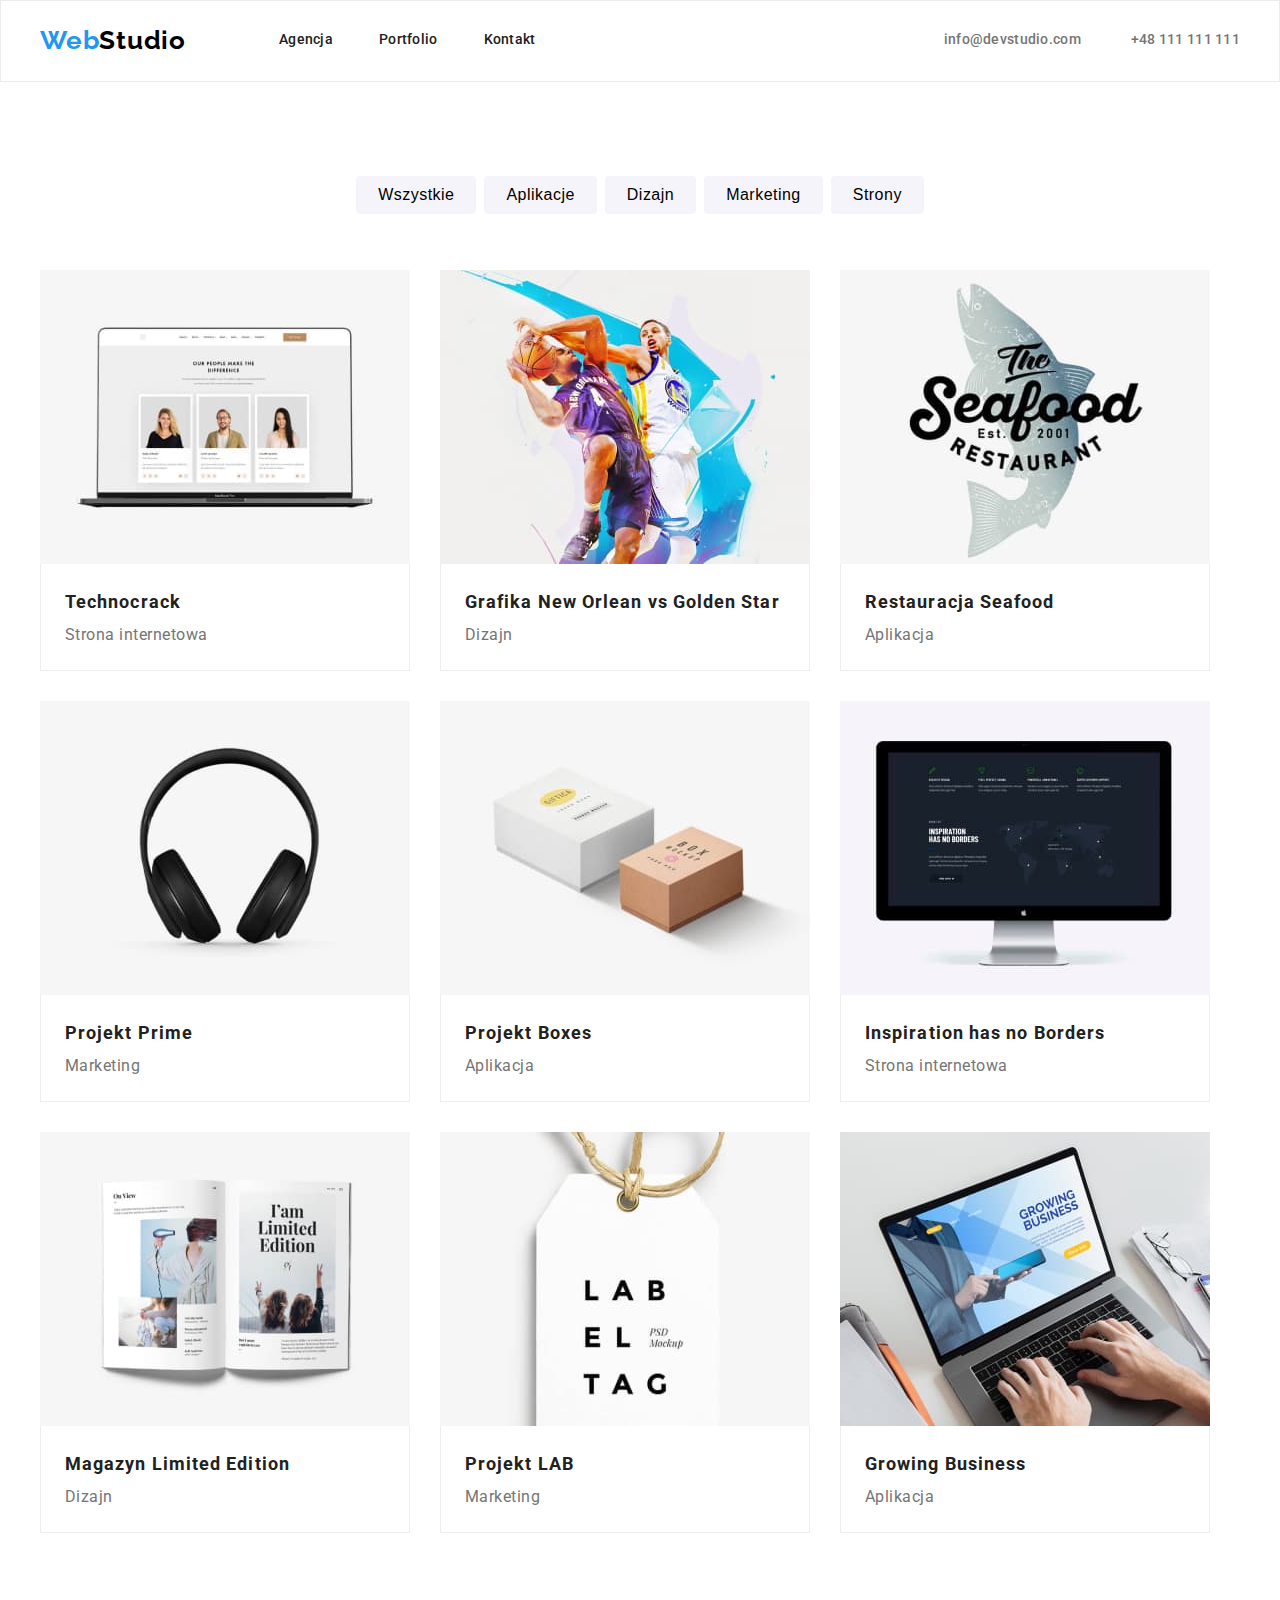
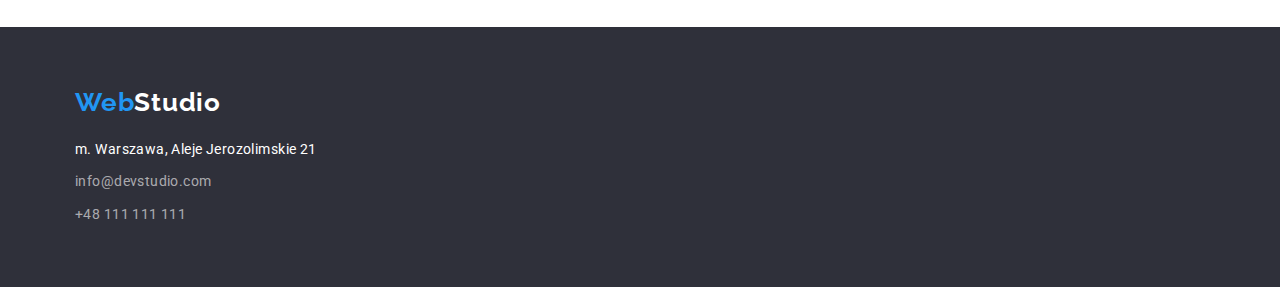
==== portfolio.html @ 01fbcdbc "first commit" ====
<!DOCTYPE html>
<html lang="en">
    <head>
        <meta charset="UTF-8" />
        <meta http-equiv="X-UA-Compatible" content="IE=edge" />
        <meta name="viewport" content="width=device-width, initial-scale=1.0" />
        <link rel="preconnect" href="https://fonts.googleapis.com" />
        <link rel="preconnect" href="https://fonts.gstatic.com" crossorigin />
        <link
            href="https://fonts.googleapis.com/css2?family=Raleway:wght@700&family=Roboto:wght@400;500;700;900&display=swap"
            rel="stylesheet"
        />
        <link
            rel="stylesheet"
            href="https://cdnjs.cloudflare.com/ajax/libs/modern-normalize/1.1.0/modern-normalize.min.css"
            integrity="sha512-wpPYUAdjBVSE4KJnH1VR1HeZfpl1ub8YT/NKx4PuQ5NmX2tKuGu6U/JRp5y+Y8XG2tV+wKQpNHVUX03MfMFn9Q=="
            crossorigin="anonymous"
            referrerpolicy="no-referrer"
        />
        <link rel="stylesheet" href="./css/styles.css" />
        <title>Document</title>
    </head>
    <body>
        <header class="header section">
            <div class="container header-wrapper">
                <nav class="header-nav-wrapper">
                    <a class="logo" href="./index.html"
                        >Web<span class="studio-black">Studio</span>
                    </a>
                    <ul class="navigation-list">
                        <li>
                            <a class="navigation-link" href="./index.html">
                                Agencja
                            </a>
                        </li>
                        <li>
                            <a class="navigation-link" href="./portfolio.html">
                                Portfolio
                            </a>
                        </li>
                        <li><a class="navigation-link" href="#">Kontakt</a></li>
                    </ul>
                </nav>
                <div class="contacts">
                    <a href="mailto:info@devstudio.com">info@devstudio.com</a>
                    <a href="tel:+48111111111">+48 111 111 111</a>
                </div>
            </div>
        </header>
        <main class="section">
            <section >
                <div class="container">
                    <ul class="button-list">
                        <li>
                            <button class="portfolio-button" type="button">
                                Wszystkie
                            </button>
                        </li>
                        <li>
                            <button class="portfolio-button" type="button">
                                Aplikacje
                            </button>
                        </li>
                        <li>
                            <button class="portfolio-button" type="button">
                                Dizajn
                            </button>
                        </li>
                        <li>
                            <button class="portfolio-button" type="button">
                                Marketing
                            </button>
                        </li>
                        <li>
                            <button class="portfolio-button" type="button">
                                Strony
                            </button>
                        </li>
                    </ul>
                </div>
            </section>
            <section>
                <div class="container">
                    <ul class="text-list portfolio-text-list">
                        <li class="border-title-article">
                            <img
                                src="./images/portfolio/img1.jpg"
                                alt="laptop"
                                width="370px"
                                height="294"
                            />
                            <div class="portfolio-subtitles">
                                <h3 class="portfolio-title-img">Technocrack</h3>
                                <p class="portfolio-article">
                                    Strona internetowa
                                </p>
                            </div>
                        </li>
                        <li class="border-title-article">
                            <img
                                src="./images/portfolio/img2.jpg"
                                alt="zawodnicy grają w kosza"
                                width="370px"
                                height="294"
                            />
                            <div class="portfolio-subtitles">
                                <h3 class="portfolio-title-img">
                                    Grafika New Orlean vs Golden Star
                                </h3>
                                <p class="portfolio-article">Dizajn</p>
                            </div>
                        </li>
                        <li class="border-title-article">
                            <img
                                src="./images/portfolio/img 3.jpg"
                                alt="logo restauracji"
                                width="370px"
                                height="294"
                            />
                            <div class="portfolio-subtitles">
                                <h3 class="portfolio-title-img">
                                    Restauracja Seafood
                                </h3>
                                <p class="portfolio-article">Aplikacja</p>
                            </div>
                        </li>
                        <li class="border-title-article">
                            <img
                                src="./images/portfolio/img 4.jpg"
                                alt="słuchawki"
                                width="370px"
                                height="294"
                            />
                            <div class="portfolio-subtitles">
                                <h3 class="portfolio-title-img">
                                    Projekt Prime
                                </h3>
                                <p class="portfolio-article">Marketing</p>
                            </div>
                        </li>
                        <li class="border-title-article">
                            <img
                                src="./images/portfolio/img 5.jpg"
                                alt="paczki"
                                width="370px"
                                height="294"
                            />
                            <div class="portfolio-subtitles">
                                <h3 class="portfolio-title-img">
                                    Projekt Boxes
                                </h3>
                                <p class="portfolio-article">Aplikacja</p>
                            </div>
                        </li>
                        <li class="border-title-article">
                            <img
                                src="./images/portfolio/img 6.jpg"
                                alt="monitor"
                                width="370px"
                                height="294"
                            />
                            <div class="portfolio-subtitles">
                                <h3 class="portfolio-title-img">
                                    Inspiration has no Borders
                                </h3>
                                <p class="portfolio-article">
                                    Strona internetowa
                                </p>
                            </div>
                        </li>
                        <li class="border-title-article">
                            <img
                                src="./images/portfolio/img 7.jpg"
                                alt="magazyn-gazeta"
                                width="370px"
                                height="294"
                            />
                            <div class="portfolio-subtitles">
                                <h3 class="portfolio-title-img">
                                    Magazyn Limited Edition
                                </h3>
                                <p class="portfolio-article">Dizajn</p>
                            </div>
                        </li>
                        <li class="border-title-article">
                            <img
                                src="./images/portfolio/img 8.jpg"
                                alt="kartonowy wisiorek"
                                width="370px"
                                height="294"
                            />
                            <div class="portfolio-subtitles">
                                <h3 class="portfolio-title-img">Projekt LAB</h3>
                                <p class="portfolio-article">Marketing</p>
                            </div>
                        </li>
                        <li class="border-title-article">
                            <img
                                src="./images/portfolio/img 9.jpg"
                                alt="pisze na laptopie"
                                width="370px"
                                height="294"
                            />
                            <div class="portfolio-subtitles">
                                <h3 class="portfolio-title-img">Growing Business</h3>
                                <p class="portfolio-article">Aplikacja</p>
                            </div> 
                
            </section>             
        </main>
                <footer class="footer section">
                    <div class="container">
                    <a class="logo" href="./index.html"
                >Web<span class="studio-white">Studio</span></a
                    >
                <adress class="adress-wrapper">
                    <a
                        class="adress-link"
                        href="https://goo.gl/maps/D6jn3cTC61MHrD3q7"
                        target="_blank"
                        >m. Warszawa, Aleje Jerozolimskie 21</a
                    >
                    <a class="mail-tel-footer" href="mailto:info@devstudio.com"
                        >info@devstudio.com</a
                    >
                    <a class="mail-tel-footer" href="tel:+48111111111"
                        >+48 111 111 111</a
                    >
                </adress>
        </div>
        </footer>
                
                        
    </body>
</html>

<!--  -->
---- css/styles.css ----
:root {
    --brand-color-blue-button-hover: #2196f3;
    --brand-color-grey-text: #757575;
    --brand-color-background-footer: #2f303a;
    --brand-color-contact-footer: #ffffff99;
    --brand-color-white: #ffffff;
    --brand-color-black: #000000;
    --brand-color-leading: #212121;
}

body {
    font-family: 'Roboto', sans-serif;
    color: #212121;
}

*,
*::before,
*::after {
    margin: 0;
    padding: 0;
}

.container {
    width: 1200px;
    margin: 0 auto;
    padding: 0 15px;
}

.section {
    padding: 94px 0;
}

.header {
    padding: 24px 0px 25px;
    border: solid 1px #ececec;
}

.header-wrapper {
    display: flex;
    align-items: center;
}

.header-nav-wrapper {
    display: flex;
    align-items: center;
    flex-grow: 1;
}

.logo {
    font-family: 'Raleway';
    font-weight: 700;
    font-size: 26px;
    line-height: 1.19;
    text-decoration: none;
    letter-spacing: 0.03em;
    color: var(--brand-color-blue-button-hover);
}

.logo:is(:hover, :focus) {
    color: var(--brand-color-blue-button-hover);
}

.studio-black {
    color: var(--brand-color-black);
}

.navigation-list {
    display: flex;
    padding-left: 93px;
    list-style-type: none;
    gap: 46px;
}

.navigation-link {
    font-weight: 500;
    font-size: 14px;
    line-height: 1.14;
    letter-spacing: 0.02em;
    color: var(--brand-color-leading);
    text-decoration: none;
    display: flex;
}

.navigation-link:is(:hover, :focus) {
    color: var(--brand-color-blue-button-hover);
}

.contacts {
    display: flex;
    gap: 50px;
    padding-left: 371px;
}

.contacts > a {
    font-weight: 500;
    font-size: 14px;
    line-height: 1.14;
    letter-spacing: 0.02em;
    text-decoration: none;
    color: var(--brand-color-grey-text);
}

.contacts > a:is(:hover, :focus) {
    color: var(--brand-color-blue-button-hover);
}

.headline {
    background-color: var(--brand-color-background-footer);
    padding: 200px 0px;
}

.headline > .container {
    text-align: center;
}

.headline-text {
    font-weight: 900;
    font-size: 44px;
    line-height: 1.36;
    text-align: center;
    letter-spacing: 0.06em;
    color: var(--brand-color-white);
    margin-bottom: 30px;
    padding: 0 252px;
}

.headline-button {
    background: var(--brand-color-blue-button-hover);
    font-weight: 700;
    font-size: 16px;
    line-height: 1.87;
    color: var(--brand-color-white);
    cursor: pointer;
    display: flex;
    margin-left: 499px;
    padding: 10px 41px 10px 42px;
    border-radius: 4px;
    border: none;
}

.text-list {
    list-style-type: none;
    display: flex;

    gap: 30px;
}

.text {
    font-weight: 700;
    font-size: 14px;
    line-height: 1.14;
    letter-spacing: 0.03em;
}

.text-wrapper {
    font-size: 14px;
    line-height: 1.71;
    letter-spacing: 0.03em;
    color: var(--brand-color-grey-text);
    margin-top: 10px;
}

.team-background {
    background-color: #f5f4fa;
}

.jobs {
    margin-top: -94px;
}

.headline-img {
    font-weight: 700;
    font-size: 36px;
    line-height: 1.16;
    text-align: center;
    letter-spacing: 0.03em;
    padding-bottom: 50px;
}

.team-border {
    border-radius: 0px 0px 4px 4px;
    box-shadow: 0px 1px 3px rgba(0, 0, 0, 0.12), 0px 1px 1px rgba(0, 0, 0, 0.14),
        0px 2px 1px rgba(0, 0, 0, 0.2);
}
.team-list {
    list-style-type: none;
    display: flex;
    gap: 30px;
}

.img-title {
    padding-top: 30px;
    padding-bottom: 30px;
    background-color: var(--brand-color-white);
}

.img-title > p {
    padding-top: 10px;
}

.about-us-img {
    width: 370px;
    height: 294px;
    padding: 0;
}
.john-img-title {
    font-size: 16px;
    line-height: 1.16;
    text-align: center;
    letter-spacing: 0.03em;
}

.article-img {
    font-size: 16px;
    line-height: 1.18;
    text-align: center;
    letter-spacing: 0.03em;
    color: var(--brand-color-grey-text);
}

.footer {
    background: var(--brand-color-background-footer);
    padding: 60px;
}

.studio-white {
    color: var(--brand-color-white);
}

.adress-wrapper {
    display: flex;
    flex-direction: column;
    gap: 9px;
}

.adress-link {
    font-size: 14px;
    line-height: 1.71;
    letter-spacing: 0.03em;
    text-decoration: none;
    color: var(--brand-color-white);
    padding-top: 20px;
    width: fit-content;
}

.adress-link:is(:hover, :focus) {
    color: var(--brand-color-blue-button-hover);
}

.mail-tel-footer {
    font-size: 14px;
    line-height: 1.71;
    letter-spacing: 0.03em;
    color: var(--brand-color-contact-footer);
    text-decoration: none;
    width: fit-content;
}

.mail-tel-footer:is(:hover, :focus) {
    color: var(--brand-color-blue-button-hover);
}

.button-list {
    list-style-type: none;
    display: flex;
    justify-content: center;
    gap: 8px;
    margin-bottom: 56px;
}

.portfolio-button {
    font-weight: 500;
    font-size: 16px;
    line-height: 1.62;
    text-align: center;
    letter-spacing: 0.03em;
    cursor: pointer;
    padding: 6px 22px 6px 22px;
    border: none;
    border-radius: 4px;
    background-color: #f5f4fa;
}

.portfolio-button:hover,
.portfolio-button:focus {
    background-color: var(--brand-color-blue-button-hover);
    color: var(--brand-color-white);
}

.portfolio-text-list {
    display: flex;
    flex-wrap: wrap;
    gap: 30px;
}

.portfolio-title-img {
    font-weight: 700;
    font-size: 18px;
    line-height: 2;
    letter-spacing: 0.06em;
}

.portfolio-article {
    font-size: 16px;
    line-height: 1.87;
    letter-spacing: 0.03em;
    color: var(--brand-color-grey-text);
}

.portfolio-subtitles {
    border: 1px solid#EEEEEE;
    border-top: none;
    padding: 20px 24px;
}

img {
    vertical-align: middle;
}
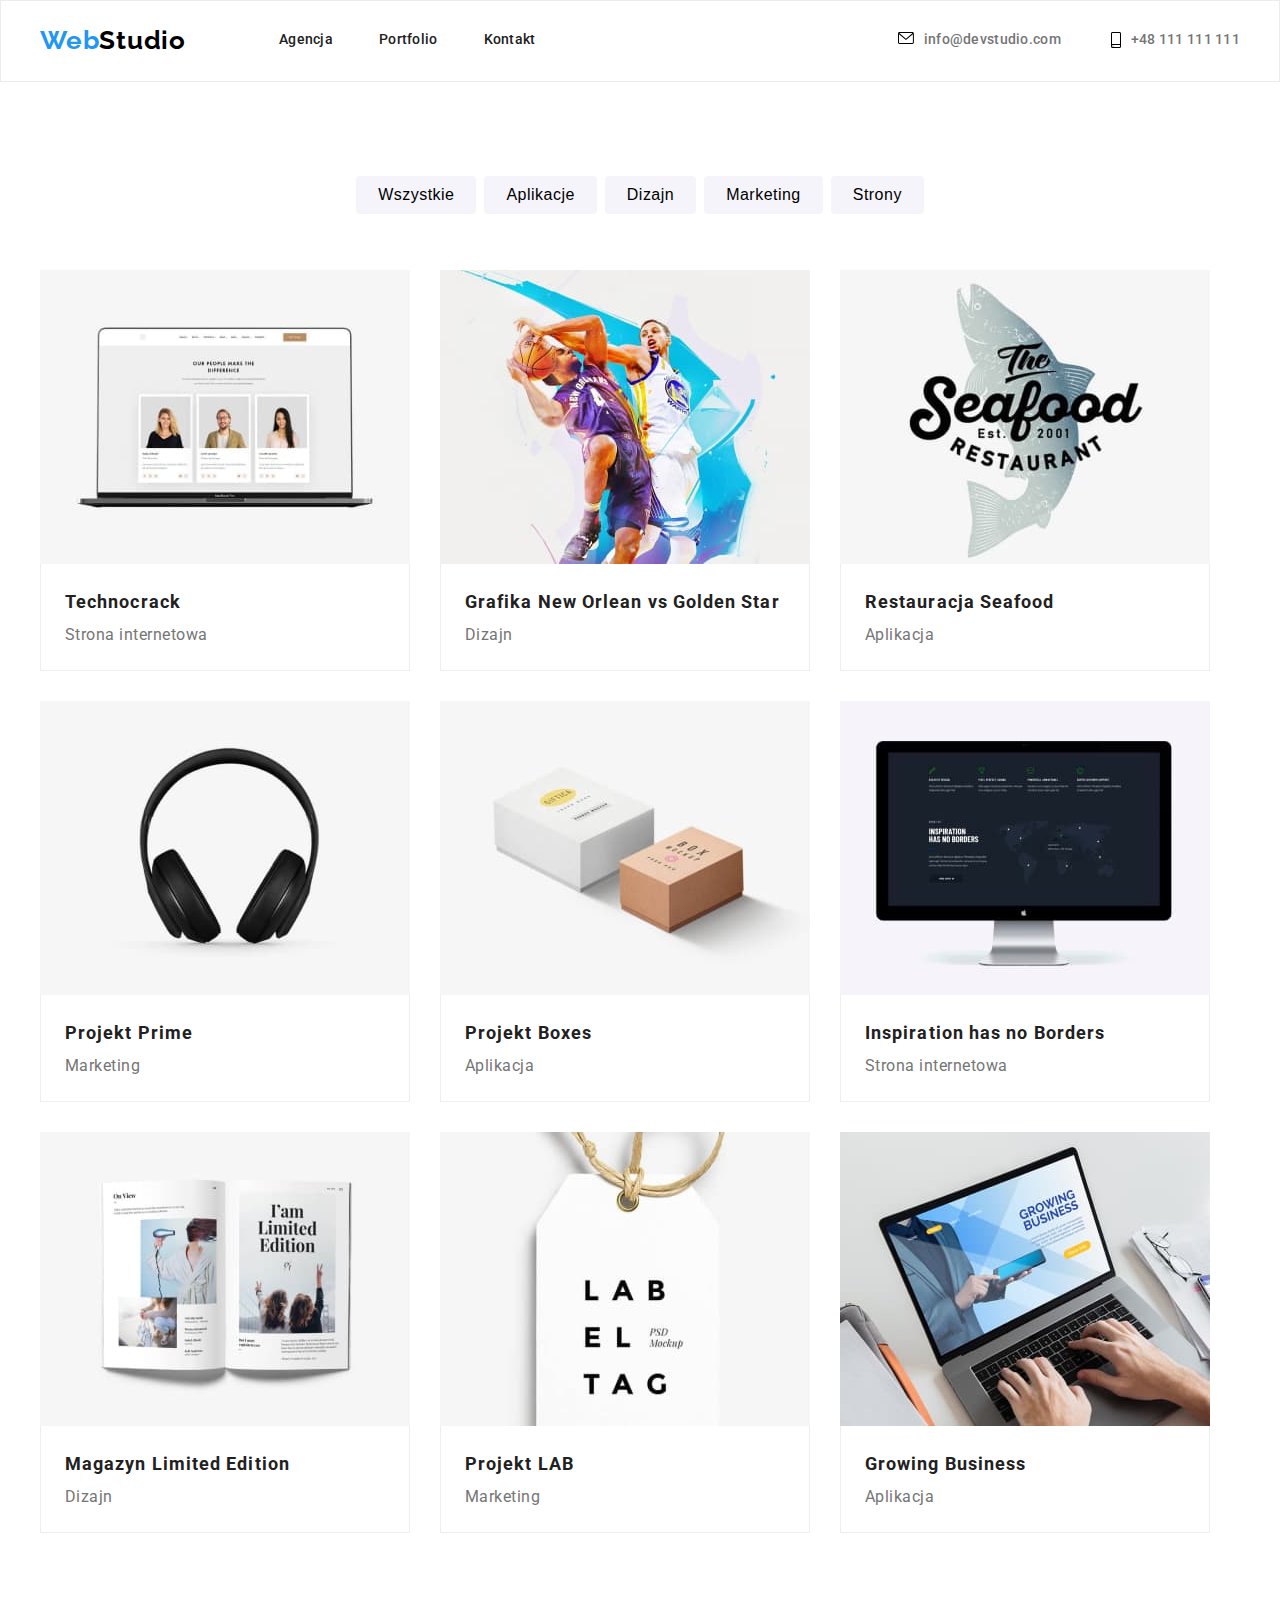
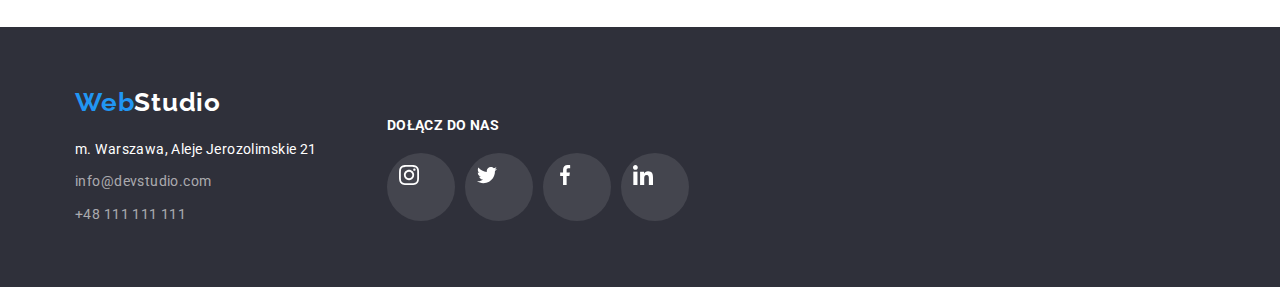
==== commit 670f84c5: "hw-4" ====
--- a/portfolio.html
+++ b/portfolio.html
@@ -42,13 +42,26 @@
                     </ul>
                 </nav>
                 <div class="contacts">
-                    <a href="mailto:info@devstudio.com">info@devstudio.com</a>
-                    <a href="tel:+48111111111">+48 111 111 111</a>
+                    <a href="mailto:info@devstudio.com" class="contacts-icons">
+                        info@devstudio.com
+                        <svg width="16px" height="12px">
+                            <use href="./images/icons.svg#icon-envelope"></use>
+                        </svg>
+                    </a>
+
+                    <a href="tel:+48111111111" class="contacts-icons"
+                        >+48 111 111 111
+                        <svg width="10px" height="16px">
+                            <use
+                                href="./images/icons.svg#icon-smartphone"
+                            ></use>
+                        </svg>
+                    </a>
                 </div>
             </div>
         </header>
         <main class="section">
-            <section >
+            <section>
                 <div class="container">
                     <ul class="button-list">
                         <li>
@@ -82,7 +95,7 @@
             <section>
                 <div class="container">
                     <ul class="text-list portfolio-text-list">
-                        <li class="border-title-article">
+                        <li class="hover-border">
                             <img
                                 src="./images/portfolio/img1.jpg"
                                 alt="laptop"
@@ -96,7 +109,7 @@
                                 </p>
                             </div>
                         </li>
-                        <li class="border-title-article">
+                        <li class="hover-border">
                             <img
                                 src="./images/portfolio/img2.jpg"
                                 alt="zawodnicy grają w kosza"
@@ -110,7 +123,7 @@
                                 <p class="portfolio-article">Dizajn</p>
                             </div>
                         </li>
-                        <li class="border-title-article">
+                        <li class="hover-border">
                             <img
                                 src="./images/portfolio/img 3.jpg"
                                 alt="logo restauracji"
@@ -124,7 +137,7 @@
                                 <p class="portfolio-article">Aplikacja</p>
                             </div>
                         </li>
-                        <li class="border-title-article">
+                        <li class="hover-border">
                             <img
                                 src="./images/portfolio/img 4.jpg"
                                 alt="słuchawki"
@@ -138,7 +151,7 @@
                                 <p class="portfolio-article">Marketing</p>
                             </div>
                         </li>
-                        <li class="border-title-article">
+                        <li class="hover-border">
                             <img
                                 src="./images/portfolio/img 5.jpg"
                                 alt="paczki"
@@ -152,7 +165,7 @@
                                 <p class="portfolio-article">Aplikacja</p>
                             </div>
                         </li>
-                        <li class="border-title-article">
+                        <li class="hover-border">
                             <img
                                 src="./images/portfolio/img 6.jpg"
                                 alt="monitor"
@@ -168,7 +181,7 @@
                                 </p>
                             </div>
                         </li>
-                        <li class="border-title-article">
+                        <li class="hover-border">
                             <img
                                 src="./images/portfolio/img 7.jpg"
                                 alt="magazyn-gazeta"
@@ -182,7 +195,7 @@
                                 <p class="portfolio-article">Dizajn</p>
                             </div>
                         </li>
-                        <li class="border-title-article">
+                        <li class="hover-border">
                             <img
                                 src="./images/portfolio/img 8.jpg"
                                 alt="kartonowy wisiorek"
@@ -194,7 +207,7 @@
                                 <p class="portfolio-article">Marketing</p>
                             </div>
                         </li>
-                        <li class="border-title-article">
+                        <li class="hover-border">
                             <img
                                 src="./images/portfolio/img 9.jpg"
                                 alt="pisze na laptopie"
@@ -202,17 +215,23 @@
                                 height="294"
                             />
                             <div class="portfolio-subtitles">
-                                <h3 class="portfolio-title-img">Growing Business</h3>
+                                <h3 class="portfolio-title-img">
+                                    Growing Business
+                                </h3>
                                 <p class="portfolio-article">Aplikacja</p>
-                            </div> 
-                
-            </section>             
+                            </div>
+                        </li>
+                    </ul>
+                </div>
+            </section>
         </main>
-                <footer class="footer section">
-                    <div class="container">
-                    <a class="logo" href="./index.html"
-                >Web<span class="studio-white">Studio</span></a
-                    >
+        <footer class="footer">
+            <div class="container">
+                <a class="logo" href="./index.html"
+                    >Web<span class="studio-white">Studio</span></a
+                >
+            </div>
+            <div class="container footer-wrapper">
                 <adress class="adress-wrapper">
                     <a
                         class="adress-link"
@@ -220,18 +239,74 @@
                         target="_blank"
                         >m. Warszawa, Aleje Jerozolimskie 21</a
                     >
+
                     <a class="mail-tel-footer" href="mailto:info@devstudio.com"
                         >info@devstudio.com</a
                     >
+
                     <a class="mail-tel-footer" href="tel:+48111111111"
                         >+48 111 111 111</a
                     >
                 </adress>
-        </div>
+                <div class="social-media-footer">
+                    <h3>DOŁĄCZ DO NAS</h3>
+
+                    <ul class="footer-social-list">
+                        <li>
+                            <a
+                                href="#"
+                                class="icon-social-media-footer"
+                                target="_blank"
+                            >
+                                <svg width="20px" height="20px">
+                                    <use
+                                        href="./images/icons.svg#icon-instagram"
+                                    ></use>
+                                </svg>
+                            </a>
+                        </li>
+                        <li>
+                            <a
+                                href="#"
+                                class="icon-social-media-footer"
+                                target="_blank"
+                            >
+                                <svg width="20px" height="20px">
+                                    <use
+                                        href="./images/icons.svg#icon-twitter"
+                                    ></use>
+                                </svg>
+                            </a>
+                        </li>
+                        <li>
+                            <a
+                                href="#"
+                                class="icon-social-media-footer"
+                                target="_blank"
+                            >
+                                <svg width="20px" height="20px">
+                                    <use
+                                        href="./images/icons.svg#icon-facebook"
+                                    ></use>
+                                </svg>
+                            </a>
+                        </li>
+                        <li>
+                            <a
+                                href="#"
+                                class="icon-social-media-footer"
+                                target="_blank"
+                            >
+                                <svg width="20px" height="20px">
+                                    <use
+                                        href="./images/icons.svg#icon-linkedin"
+                                    ></use>
+                                </svg>
+                            </a>
+                        </li>
+                    </ul>
+                </div>
+            </div>
         </footer>
-                
-                        
     </body>
 </html>
-
-<!--  -->--- a/css/styles.css
+++ b/css/styles.css
@@ -6,6 +6,8 @@
     --brand-color-white: #ffffff;
     --brand-color-black: #000000;
     --brand-color-leading: #212121;
+    --color-icons: #afb1b8;
+    --icons-background-color: #f5f4fa;
 }
 
 body {
@@ -47,6 +49,7 @@
 }
 
 .logo {
+    display: flex;
     font-family: 'Raleway';
     font-weight: 700;
     font-size: 26px;
@@ -88,7 +91,7 @@
 .contacts {
     display: flex;
     gap: 50px;
-    padding-left: 371px;
+    padding-left: 335px;
 }
 
 .contacts > a {
@@ -104,9 +107,24 @@
     color: var(--brand-color-blue-button-hover);
 }
 
+.contacts-icons {
+    display: flex;
+    justify-content: center;
+    gap: 10px;
+    flex-direction: row-reverse;
+    fill: var(--brand-color-fill);
+}
+
+.contacts-icons:hover {
+    fill: var(--brand-color-blue-button-hover);
+}
 .headline {
     background-color: var(--brand-color-background-footer);
     padding: 200px 0px;
+    background-image: url('/images/background-image.jpg'),
+        linear-gradient(rgba(47, 48, 58, 0.4), rgba(47, 48, 58, 0.4));
+    background-position: 50% 50%;
+    background-repeat: no-repeat;
 }
 
 .headline > .container {
@@ -137,11 +155,46 @@
     border-radius: 4px;
     border: none;
 }
+.icons-text {
+    display: flex;
+    margin-bottom: 30px;
+    gap: 30px;
+}
+.icon-antenna {
+    width: 270px;
+    height: 120px;
+    background: var(--icons-background-color);
+    border-radius: 4px;
+    padding: 25px 102px 25px 102px;
+}
+
+.icon-clock {
+    width: 270px;
+    height: 120px;
+    background: var(--icons-background-color);
+    border-radius: 4px;
+    padding: 25px 101px 25px 101px;
+}
+
+.icon-diagram {
+    width: 270px;
+    height: 120px;
+    background: var(--icons-background-color);
+    border-radius: 4px;
+    padding: 33px 100px 33px 100px;
+}
+
+.icon-astronaut {
+    width: 270px;
+    height: 120px;
+    background: var(--icons-background-color);
+    border-radius: 4px;
+    padding: 30px 115px 30px 100px;
+}
 
 .text-list {
     list-style-type: none;
     display: flex;
-
     gap: 30px;
 }
 
@@ -182,6 +235,7 @@
     box-shadow: 0px 1px 3px rgba(0, 0, 0, 0.12), 0px 1px 1px rgba(0, 0, 0, 0.14),
         0px 2px 1px rgba(0, 0, 0, 0.2);
 }
+
 .team-list {
     list-style-type: none;
     display: flex;
@@ -197,6 +251,25 @@
 .img-title > p {
     padding-top: 10px;
 }
+.social-media-team {
+    display: flex;
+    justify-content: space-around;
+    padding-bottom: 30px;
+    background: var(--brand-color-white);
+}
+
+.icon-social-media {
+    width: 44px;
+    height: 44px;
+    border-radius: 50%;
+    padding: 12px;
+    fill: #afb1b8;
+}
+
+.icon-social-media:is(:hover, :focus) {
+    fill: var(--brand-color-white);
+    background-color: #2196f3;
+}
 
 .about-us-img {
     width: 370px;
@@ -218,13 +291,71 @@
     color: var(--brand-color-grey-text);
 }
 
+.clients {
+    display: flex;
+    justify-content: space-around;
+}
+
+.icon-group {
+    border: 1px solid #afb1b8;
+    border-radius: 4px;
+    width: 170px;
+    height: 92px;
+    padding: 16px 32px 16px 32px;
+    fill: var(--color-icons);
+    cursor: pointer;
+}
+.icon-group:is(:hover, :focus) {
+    border-color: var(--brand-color-blue-button-hover);
+    fill: var(--brand-color-blue-button-hover);
+}
+
 .footer {
     background: var(--brand-color-background-footer);
     padding: 60px;
 }
 
+.footer-wrapper {
+    display: flex;
+    gap: 70px;
+}
+
 .studio-white {
     color: var(--brand-color-white);
+}
+
+.social-media-footer {
+    display: flex;
+    flex-direction: column;
+}
+
+.social-media-footer > h3 {
+    font-size: 14px;
+    line-height: 1.14;
+    letter-spacing: 0.03em;
+    color: var(--brand-color-white);
+    padding-bottom: 20px;
+}
+
+.footer-social-list {
+    list-style: none;
+    display: flex;
+    gap: 10px;
+}
+
+.icon-social-media-footer {
+    display: flex;
+    width: 44px;
+    height: 44px;
+    border-radius: 50%;
+    background: rgba(255, 255, 255, 0.1);
+    padding: 12px;
+    fill: var(--brand-color-white);
+}
+
+.icon-social-media-footer:is(:hover, :focus) {
+    background-color: var(--brand-color-blue-button-hover);
+    fill: var(--brand-color-white);
 }
 
 .adress-wrapper {
@@ -234,6 +365,7 @@
 }
 
 .adress-link {
+    display: flex;
     font-size: 14px;
     line-height: 1.71;
     letter-spacing: 0.03em;
@@ -248,6 +380,7 @@
 }
 
 .mail-tel-footer {
+    display: flex;
     font-size: 14px;
     line-height: 1.71;
     letter-spacing: 0.03em;
@@ -313,6 +446,12 @@
     padding: 20px 24px;
 }
 
+.hover-border:is(:hover, :focus) {
+    box-shadow: 0px 1px 1px rgba(0, 0, 0, 0.12), 0px 4px 4px rgba(0, 0, 0, 0.06),
+        1px 4px 6px rgba(0, 0, 0, 0.16);
+    cursor: pointer;
+}
+
 img {
     vertical-align: middle;
 }
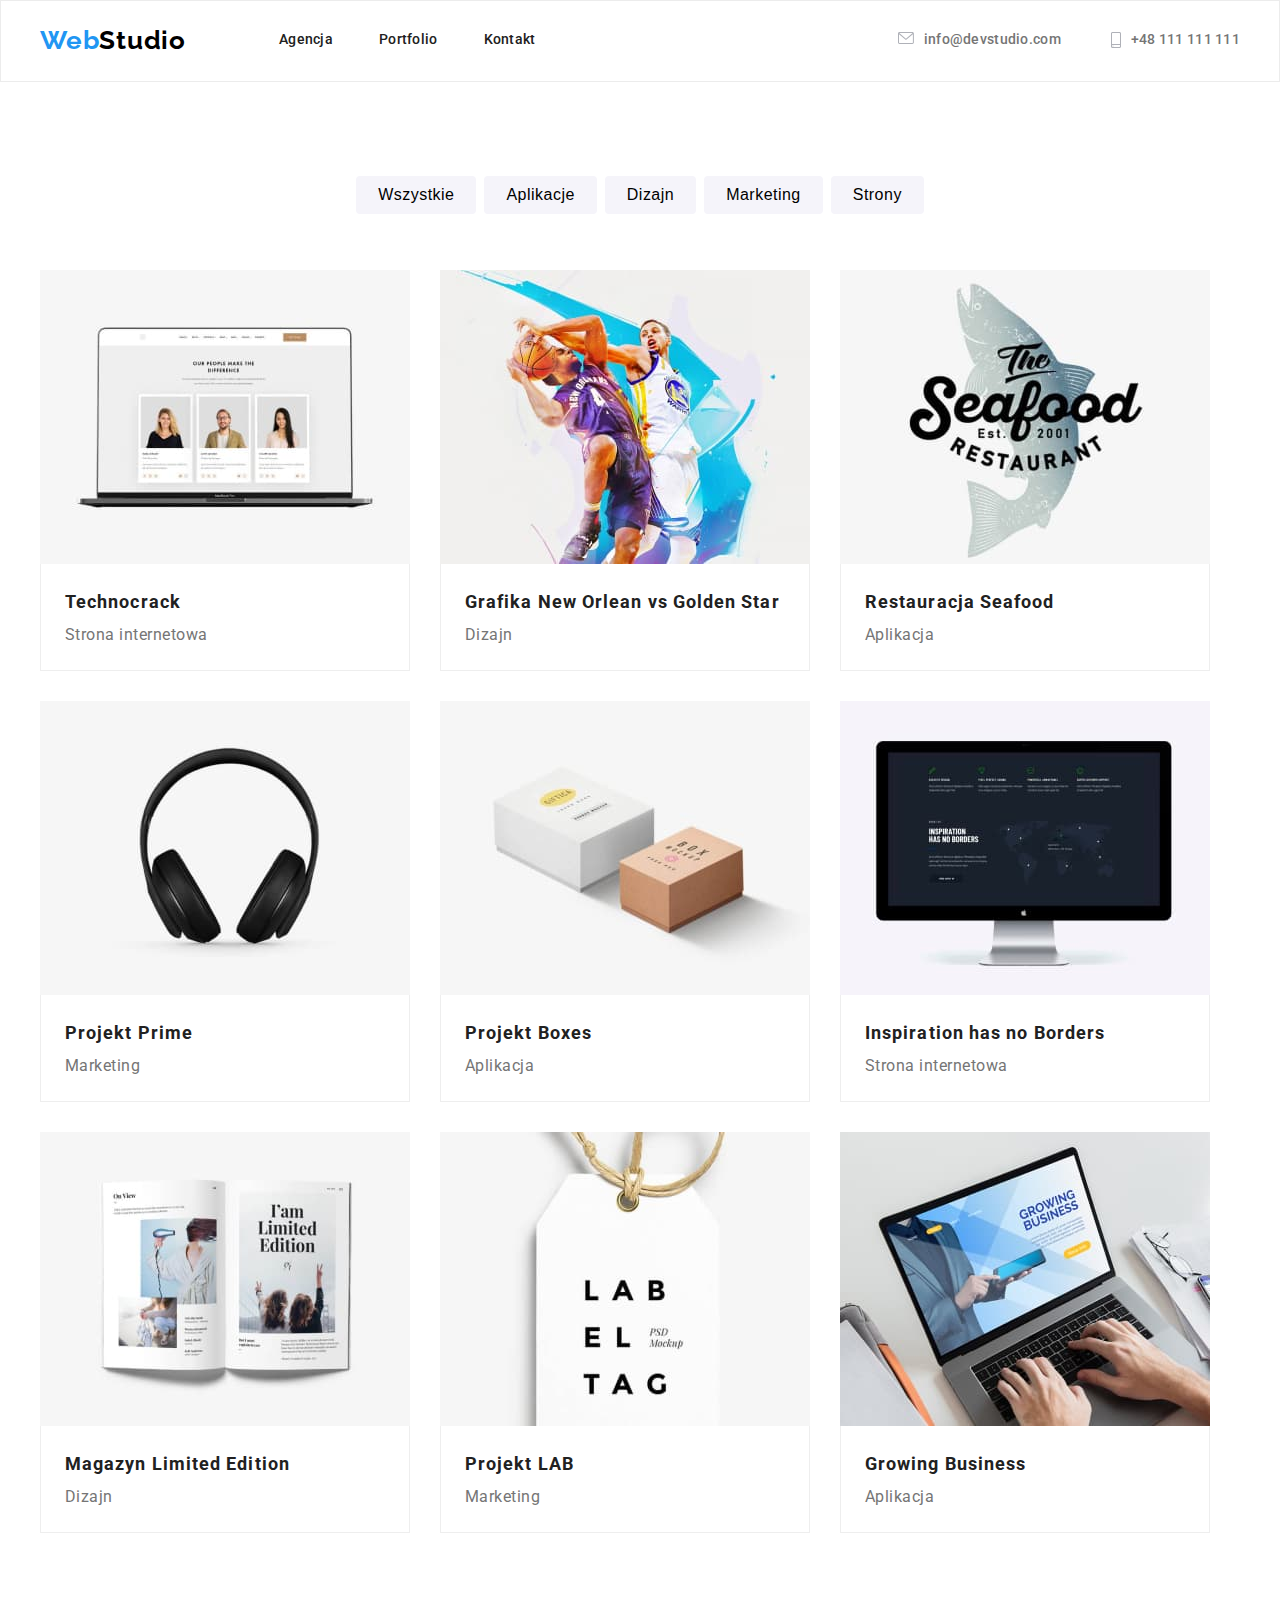
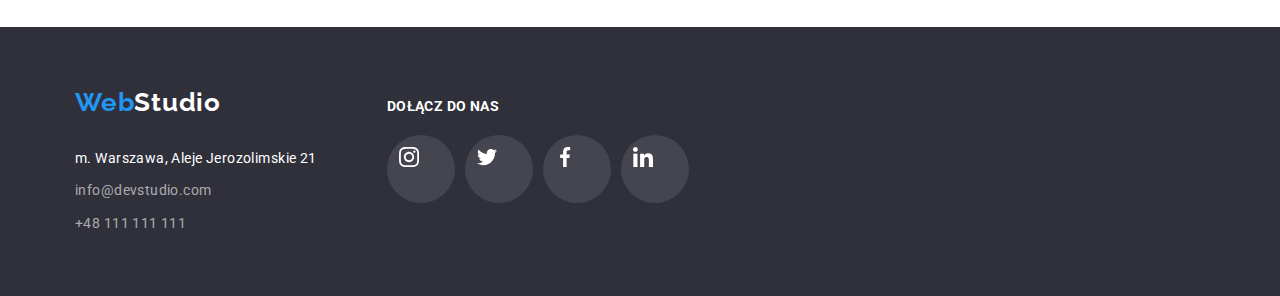
==== commit e56bb210: "correct-portfolio-hw-3" ====
--- a/portfolio.html
+++ b/portfolio.html
@@ -226,13 +226,11 @@
             </section>
         </main>
         <footer class="footer">
-            <div class="container">
-                <a class="logo" href="./index.html"
-                    >Web<span class="studio-white">Studio</span></a
-                >
-            </div>
             <div class="container footer-wrapper">
                 <adress class="adress-wrapper">
+                    <a class="logo" href="./index.html"
+                        >Web<span class="studio-white">Studio</span></a
+                    >
                     <a
                         class="adress-link"
                         href="https://goo.gl/maps/D6jn3cTC61MHrD3q7"
--- a/css/styles.css
+++ b/css/styles.css
@@ -32,6 +32,11 @@
     padding: 94px 0;
 }
 
+img,
+svg {
+    vertical-align: middle;
+}
+
 .header {
     padding: 24px 0px 25px;
     border: solid 1px #ececec;
@@ -112,10 +117,10 @@
     justify-content: center;
     gap: 10px;
     flex-direction: row-reverse;
-    fill: var(--brand-color-fill);
-}
-
-.contacts-icons:hover {
+    fill: var(--color-icons);
+}
+
+.contacts-icons:is(:hover, :focus) {
     fill: var(--brand-color-blue-button-hover);
 }
 .headline {
@@ -157,39 +162,19 @@
 }
 .icons-text {
     display: flex;
+
     margin-bottom: 30px;
     gap: 30px;
 }
-.icon-antenna {
+.icons-text > svg {
+    display: flex;
+    justify-content: center;
+    align-items: center;
     width: 270px;
     height: 120px;
     background: var(--icons-background-color);
     border-radius: 4px;
-    padding: 25px 102px 25px 102px;
-}
-
-.icon-clock {
-    width: 270px;
-    height: 120px;
-    background: var(--icons-background-color);
-    border-radius: 4px;
-    padding: 25px 101px 25px 101px;
-}
-
-.icon-diagram {
-    width: 270px;
-    height: 120px;
-    background: var(--icons-background-color);
-    border-radius: 4px;
-    padding: 33px 100px 33px 100px;
-}
-
-.icon-astronaut {
-    width: 270px;
-    height: 120px;
-    background: var(--icons-background-color);
-    border-radius: 4px;
-    padding: 30px 115px 30px 100px;
+    padding: 25px 100px 25px 100px;
 }
 
 .text-list {
@@ -256,6 +241,7 @@
     justify-content: space-around;
     padding-bottom: 30px;
     background: var(--brand-color-white);
+    padding-inline: 32px;
 }
 
 .icon-social-media {
@@ -299,15 +285,18 @@
 .icon-group {
     border: 1px solid #afb1b8;
     border-radius: 4px;
+    fill: var(--color-icons);
+    cursor: pointer;
+}
+.icon-group:is(:hover, :focus) {
+    border-color: var(--brand-color-blue-button-hover);
+    fill: var(--brand-color-blue-button-hover);
+    outline: none;
+}
+.icon-group > svg {
     width: 170px;
     height: 92px;
     padding: 16px 32px 16px 32px;
-    fill: var(--color-icons);
-    cursor: pointer;
-}
-.icon-group:is(:hover, :focus) {
-    border-color: var(--brand-color-blue-button-hover);
-    fill: var(--brand-color-blue-button-hover);
 }
 
 .footer {
@@ -327,6 +316,7 @@
 .social-media-footer {
     display: flex;
     flex-direction: column;
+    padding-top: 12px;
 }
 
 .social-media-footer > h3 {
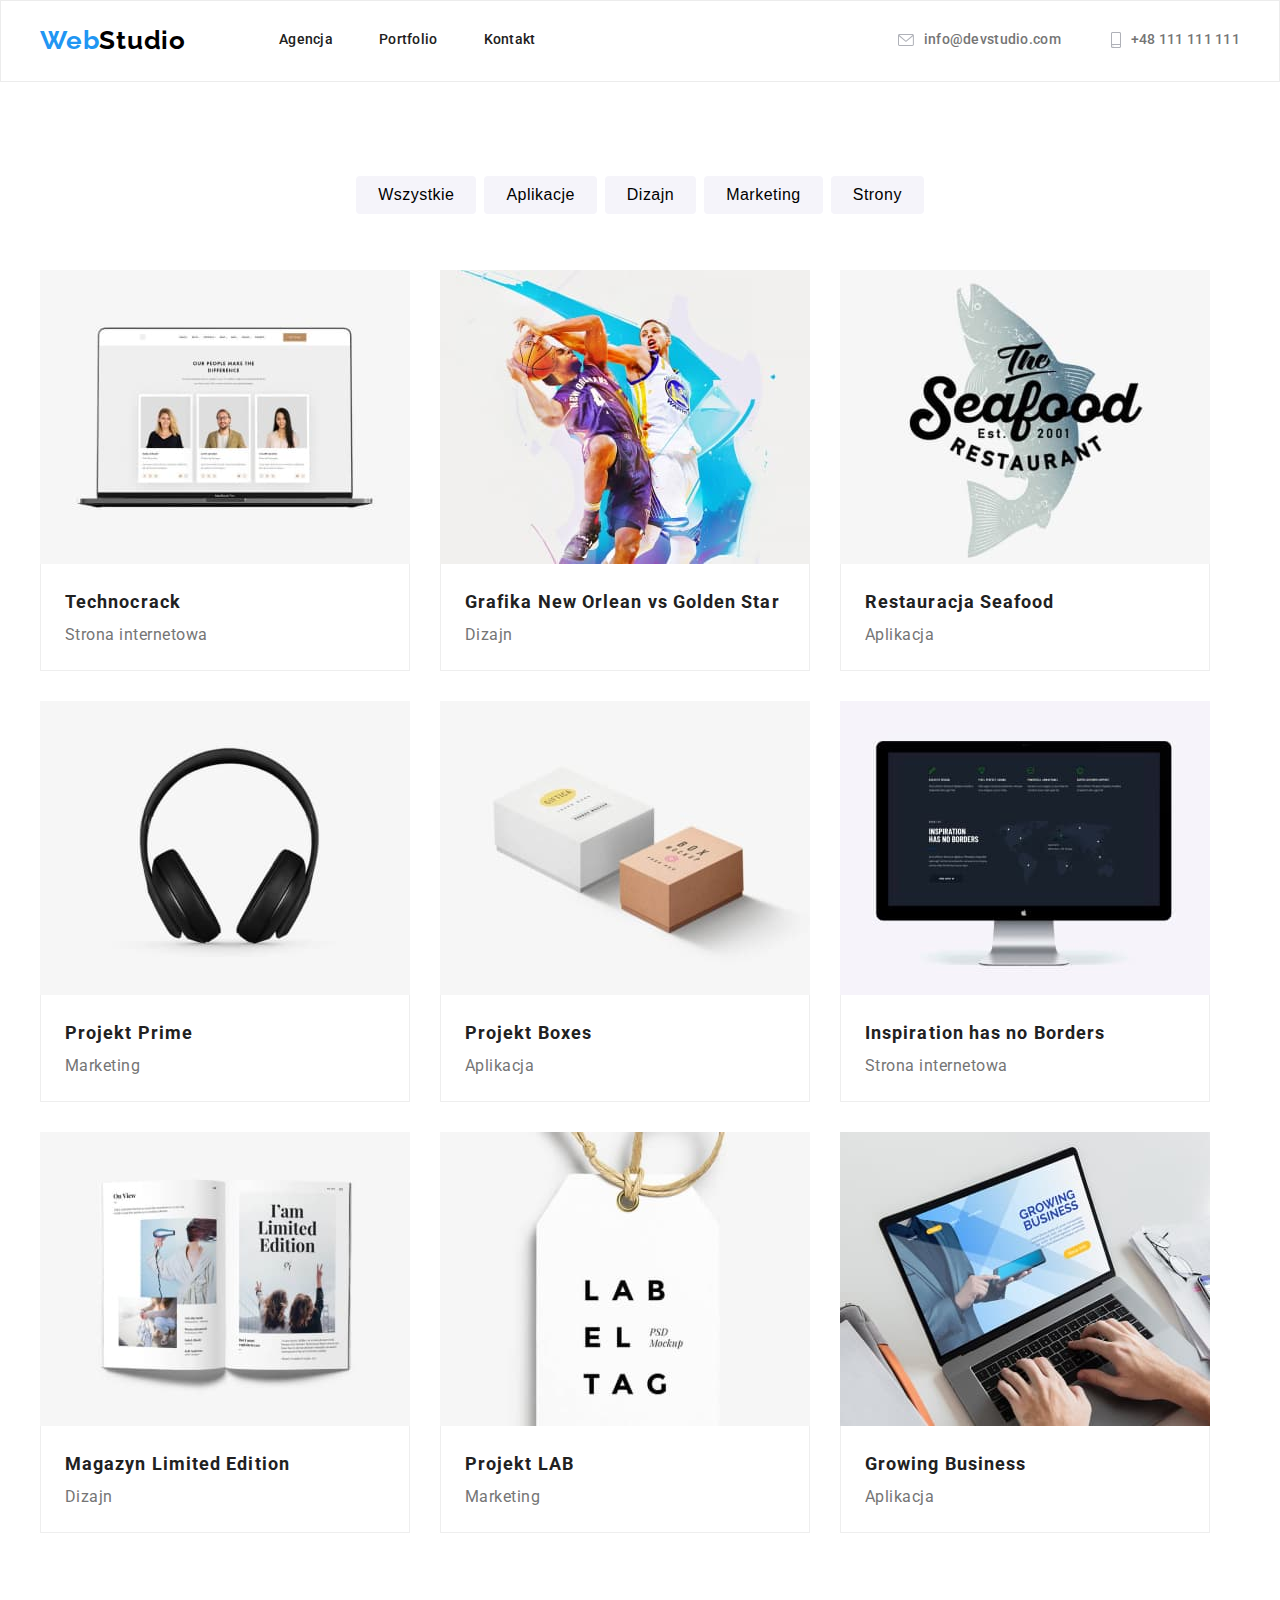
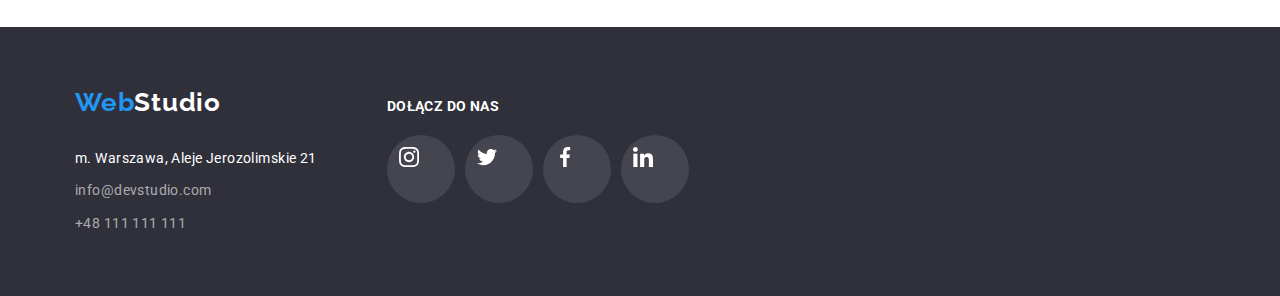
==== commit 44a7cfdb: "correct hw-4" ====
--- a/portfolio.html
+++ b/portfolio.html
@@ -95,7 +95,7 @@
             <section>
                 <div class="container">
                     <ul class="text-list portfolio-text-list">
-                        <li class="hover-border">
+                        <li tabindex="0" class="hover-border">
                             <img
                                 src="./images/portfolio/img1.jpg"
                                 alt="laptop"
@@ -109,7 +109,7 @@
                                 </p>
                             </div>
                         </li>
-                        <li class="hover-border">
+                        <li tabindex="0" class="hover-border">
                             <img
                                 src="./images/portfolio/img2.jpg"
                                 alt="zawodnicy grają w kosza"
@@ -123,7 +123,7 @@
                                 <p class="portfolio-article">Dizajn</p>
                             </div>
                         </li>
-                        <li class="hover-border">
+                        <li tabindex="0" class="hover-border">
                             <img
                                 src="./images/portfolio/img 3.jpg"
                                 alt="logo restauracji"
@@ -137,7 +137,7 @@
                                 <p class="portfolio-article">Aplikacja</p>
                             </div>
                         </li>
-                        <li class="hover-border">
+                        <li tabindex="0" class="hover-border">
                             <img
                                 src="./images/portfolio/img 4.jpg"
                                 alt="słuchawki"
@@ -151,7 +151,7 @@
                                 <p class="portfolio-article">Marketing</p>
                             </div>
                         </li>
-                        <li class="hover-border">
+                        <li tabindex="0" class="hover-border">
                             <img
                                 src="./images/portfolio/img 5.jpg"
                                 alt="paczki"
@@ -165,7 +165,7 @@
                                 <p class="portfolio-article">Aplikacja</p>
                             </div>
                         </li>
-                        <li class="hover-border">
+                        <li tabindex="0" class="hover-border">
                             <img
                                 src="./images/portfolio/img 6.jpg"
                                 alt="monitor"
@@ -181,7 +181,7 @@
                                 </p>
                             </div>
                         </li>
-                        <li class="hover-border">
+                        <li tabindex="0" class="hover-border">
                             <img
                                 src="./images/portfolio/img 7.jpg"
                                 alt="magazyn-gazeta"
@@ -195,7 +195,7 @@
                                 <p class="portfolio-article">Dizajn</p>
                             </div>
                         </li>
-                        <li class="hover-border">
+                        <li tabindex="0" class="hover-border">
                             <img
                                 src="./images/portfolio/img 8.jpg"
                                 alt="kartonowy wisiorek"
@@ -207,7 +207,7 @@
                                 <p class="portfolio-article">Marketing</p>
                             </div>
                         </li>
-                        <li class="hover-border">
+                        <li tabindex="0" class="hover-border">
                             <img
                                 src="./images/portfolio/img 9.jpg"
                                 alt="pisze na laptopie"
--- a/css/styles.css
+++ b/css/styles.css
@@ -32,11 +32,6 @@
     padding: 94px 0;
 }
 
-img,
-svg {
-    vertical-align: middle;
-}
-
 .header {
     padding: 24px 0px 25px;
     border: solid 1px #ececec;
@@ -115,6 +110,7 @@
 .contacts-icons {
     display: flex;
     justify-content: center;
+    align-items: center;
     gap: 10px;
     flex-direction: row-reverse;
     fill: var(--color-icons);
@@ -126,7 +122,7 @@
 .headline {
     background-color: var(--brand-color-background-footer);
     padding: 200px 0px;
-    background-image: url('/images/background-image.jpg'),
+    background-image: url('../images/background-image.jpg'),
         linear-gradient(rgba(47, 48, 58, 0.4), rgba(47, 48, 58, 0.4));
     background-position: 50% 50%;
     background-repeat: no-repeat;
@@ -361,12 +357,8 @@
     letter-spacing: 0.03em;
     text-decoration: none;
     color: var(--brand-color-white);
-    padding-top: 20px;
+    margin-top: 20px;
     width: fit-content;
-}
-
-.adress-link:is(:hover, :focus) {
-    color: var(--brand-color-blue-button-hover);
 }
 
 .mail-tel-footer {
@@ -404,8 +396,7 @@
     background-color: #f5f4fa;
 }
 
-.portfolio-button:hover,
-.portfolio-button:focus {
+.portfolio-button:is(:hover, :focus) {
     background-color: var(--brand-color-blue-button-hover);
     color: var(--brand-color-white);
 }
@@ -440,6 +431,9 @@
     box-shadow: 0px 1px 1px rgba(0, 0, 0, 0.12), 0px 4px 4px rgba(0, 0, 0, 0.06),
         1px 4px 6px rgba(0, 0, 0, 0.16);
     cursor: pointer;
+    outline: none;
+    
+    
 }
 
 img {
